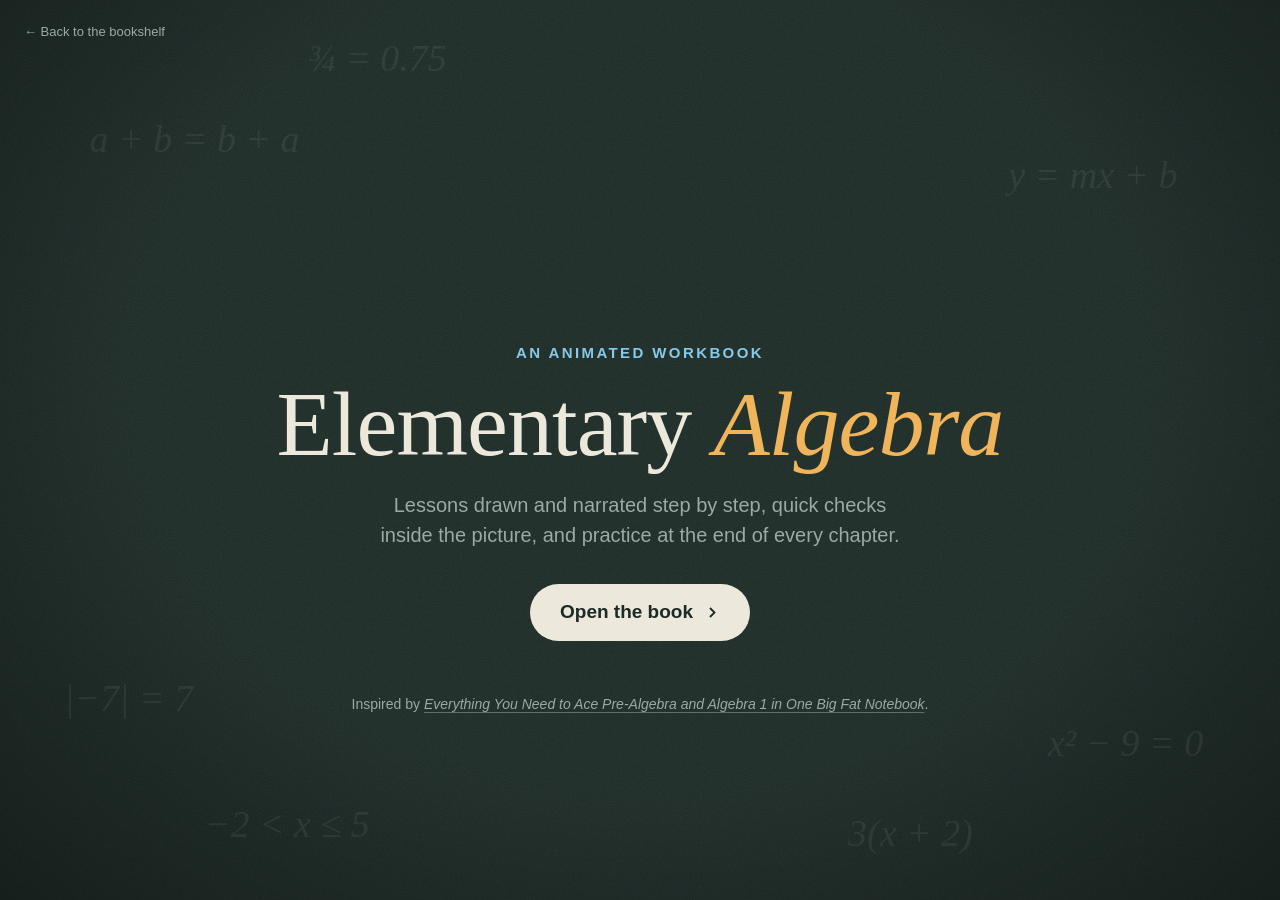
==== site/elementary-algebra/index.html @ efc823de "feat(site): physics sample chapter 19, shelf counts, no header flicker in Firefox - Chapter 19, The " ====
<!doctype html>
<html lang="en">
<head>
<meta charset="utf-8">
<meta name="viewport" content="width=device-width, initial-scale=1">
<script>
// Observe aborted incoming transitions before the first rendering opportunity.
addEventListener('pagereveal', e => e.viewTransition?.ready.catch(() => {}));
</script>
<title>Elementary Algebra — Papermorph</title>
<meta name="description" content="Animated pre-algebra and algebra, with narrated lessons, interactive quick checks, and chapter practice.">
<link rel="icon" href="data:image/svg+xml,%3Csvg xmlns='http://www.w3.org/2000/svg' viewBox='0 0 64 64'%3E%3Crect width='64' height='64' rx='14' fill='%231d2b27'/%3E%3Ctext x='32' y='45' text-anchor='middle' font-size='48' fill='%23f0b45a'%3E∞%3C/text%3E%3C/svg%3E">
<script src="lib/unit-art.js"></script>
<link rel="expect" href="#ch01" blocking="render">
<style>
:root {
  --page: #0f1613; --board: #1d2b27; --panel: #22322d; --edge: #3a5047;
  --chalk: #ece8dc; --dim: #9aaba3; --faint: #5d7068; --task: #f0b45a; --quiz: #86c9e8; --good: #8fd6b0;
  --ui: "Avenir Next", "Segoe UI", "Helvetica Neue", Arial, sans-serif;
  --book: "Iowan Old Style", Palatino, Georgia, serif;
  --ease: cubic-bezier(.2, .8, .2, 1);
  color-scheme: dark;
}
* { box-sizing: border-box; }
html { scroll-padding-top: 90px; }
body { margin: 0; min-height: 100svh; background: var(--board); color: var(--chalk); font: 18px/1.5 var(--ui); }
/* Chalkboard: the same grain and vignette as the lesson stage. */
body::before { content: ""; position: fixed; inset: 0; z-index: -1; pointer-events: none;
  background: radial-gradient(ellipse at 50% 42%, transparent 55%, rgba(0, 0, 0, .38)),
    url("data:image/svg+xml,%3Csvg xmlns='http://www.w3.org/2000/svg' width='240' height='240'%3E%3Cfilter id='g'%3E%3CfeTurbulence type='fractalNoise' baseFrequency='.85' numOctaves='2' seed='7'/%3E%3CfeColorMatrix values='0 0 0 0 .92 0 0 0 0 .95 0 0 0 0 .9 0 0 0 .07 0'/%3E%3C/filter%3E%3Crect width='240' height='240' filter='url(%23g)'/%3E%3C/svg%3E"); }
a { color: inherit; }
a:focus-visible { outline: 3px solid var(--task); outline-offset: 3px; }
.kicker { margin: 0; font-size: 15px; font-weight: 600; letter-spacing: .16em; text-transform: uppercase; color: var(--quiz); }

/* ---------- cover ---------- */
#cover { position: relative; min-height: 100svh; display: flex; flex-direction: column; align-items: center; justify-content: center;
  padding: 48px 16px 64px; text-align: center; overflow: hidden; }
.open #cover, body:not(.open) #contents { display: none; }
#cover > * { animation: rise .8s var(--ease) backwards; }
#cover .mascot { animation: none; margin-bottom: 26px; view-transition-name: guide; }
#cover .kicker { animation-delay: .9s; }
#cover h1 { animation-delay: 1s; }
#cover .lede { animation-delay: 1.12s; }
#cover .acts { animation-delay: 1.24s; }
#cover .meta { animation-delay: 1.36s; }
h1 { margin: 14px 0 18px; font: 500 clamp(44px, 8.4vw, 92px)/1.02 var(--book); letter-spacing: -.01em; view-transition-name: book; }
h1 i { color: var(--task); font-style: italic; }
.lede { max-width: 34em; margin: 0 0 34px; color: var(--dim); font-size: clamp(17px, 2.2vw, 20px); text-wrap: balance; }
.acts { display: flex; flex-wrap: wrap; gap: 12px; justify-content: center; }
.btn { display: inline-flex; align-items: center; gap: 12px; padding: 14px 30px; border-radius: 999px; font-weight: 600; font-size: 19px; text-decoration: none;
  transition: transform .25s var(--ease), background-color .25s, border-color .25s; }
.btn[hidden] { display: none; }
.btn:hover { transform: translateY(-2px); }
.btn.go { background: var(--chalk); color: var(--board); }
.btn.quiet { border: 1.5px solid var(--edge); color: var(--chalk); }
.btn.quiet:hover { border-color: var(--dim); }
.btn svg { width: 15px; height: 15px; fill: currentColor; }
.meta { margin: 30px 0 0; color: var(--faint); font-size: 15px; letter-spacing: .04em; }
.inspiration { max-width: 48em; margin: 22px 0 0; color: var(--dim); font-size: 14px; line-height: 1.6; text-wrap: balance; }
.inspiration a { text-decoration-color: var(--faint); text-underline-offset: 3px; }
.inspiration a:hover { color: var(--chalk); text-decoration-color: currentColor; }
/* Faint chalk notes around the edges of the board. */
.chalk { position: absolute; inset: 0; z-index: -1; pointer-events: none; animation: none !important; }
.chalk span { position: absolute; font: italic 400 clamp(22px, 3vw, 38px) var(--book); color: var(--chalk); opacity: 0; white-space: nowrap;
  animation: chalk 1.6s ease-out forwards, drift 14s ease-in-out infinite alternate; animation-delay: calc(var(--d) * 1s), calc(var(--d) * 1s); }
@keyframes chalk { to { opacity: .075; } }
@keyframes drift { to { translate: 0 -10px; } }
@keyframes rise { from { opacity: 0; transform: translateY(16px); } }

/* ---------- the guide: an infinity sign whose loops are its eyes ---------- */
.mascot { display: block; overflow: visible; }
.mascot .mbody { transform-box: view-box; transform-origin: 60px 46px; animation: bob 3.4s ease-in-out infinite; }
.mascot .pupil { transform-box: fill-box; transform-origin: center; animation: blink 5s infinite; }
.mascot .joy { display: none; }
#cover:has(.go:hover, .go:focus-visible) .pupil { display: none; }
#cover:has(.go:hover, .go:focus-visible) .joy { display: inline; }
.draw .loop { stroke-dasharray: 1 1; animation: draw 1.3s cubic-bezier(.6, 0, .3, 1) .15s backwards; }
.draw .face { animation: pop .45s var(--ease) 1.25s backwards; }
@keyframes draw { from { stroke-dashoffset: 1; } }
@keyframes pop { from { opacity: 0; transform: scale(.6); } }
.draw .face { transform-box: view-box; transform-origin: 60px 44px; }
@keyframes bob { 50% { transform: translateY(-3px) rotate(-2deg); } }
@keyframes blink { 0%, 93%, 100% { transform: scaleY(1); } 96% { transform: scaleY(.1); } }

/* ---------- contents ---------- */
.top { position: sticky; top: 0; z-index: 2; display: flex; align-items: center; gap: 14px; padding: 12px max(16px, calc(50% - 590px));
  background: rgba(22, 33, 29, .86); backdrop-filter: blur(10px); -webkit-backdrop-filter: blur(10px); border-bottom: 1px solid #2a3b35; }
.home { display: flex; align-items: center; gap: 12px; text-decoration: none; border-radius: 10px; }
.home .mascot { view-transition-name: guide; }
.home strong { font: 500 22px/1.1 var(--book); view-transition-name: book; }
.home strong i { color: var(--task); }
.prog { margin-left: auto; color: var(--dim); font-size: 15px; white-space: nowrap; }
.prog b { color: var(--good); font-weight: 600; }
main#contents { padding-bottom: 80px; }
.unit { position: relative; max-width: 1212px; margin: 0 auto; padding: 28px 16px 0; }
.unit h2 { position: relative; display: flex; align-items: baseline; gap: 14px; min-height: 168px; margin: 0 0 16px; padding-top: 130px; font: 500 28px/1.2 var(--book); }
.unit .grid { position: relative; }
/* Each unit header is a strip of chalkboard with a sketch of its mathematics, drawn in the unit colour. */
.unit::before { content: ""; position: absolute; inset: 0 16px auto; height: 208px; border-radius: 22px; pointer-events: none;
  background: radial-gradient(ellipse 46% 90% at 74% 55%, color-mix(in srgb, var(--c) 11%, transparent), transparent 70%); }
.unit-art { position: absolute; top: 20px; right: 28px; width: min(580px, 56%); height: auto; overflow: visible; pointer-events: none;
  color: var(--c); fill: none; stroke: currentColor; stroke-width: 2.6; stroke-linecap: round; stroke-linejoin: round; opacity: .78; }
.unit-art text { fill: currentColor; stroke: none; font-family: var(--book); font-style: italic; }
.unit-art .a { color: var(--chalk); opacity: .55; }
.unit-art .faint { opacity: .22; }
.unit-art .d { stroke-dasharray: 1 1; stroke-dashoffset: 1; }
.unit-art .t { opacity: 0; }
.seen .unit-art .d { animation: art-draw 1.1s cubic-bezier(.5, 0, .3, 1) forwards; animation-delay: calc(var(--k) * 55ms + 120ms); }
.seen .unit-art .t { animation: art-fade .6s ease-out forwards; animation-delay: calc(var(--k) * 55ms + 300ms); }
.seen .unit-art .a.t { animation-name: art-fade-a; }
@keyframes art-draw { to { stroke-dashoffset: 0; } }
@keyframes art-fade { to { opacity: 1; } }
@keyframes art-fade-a { to { opacity: .55; } }
/* After the drawing, each sketch keeps one small motion that belongs to its topic. */
.unit-art g { transform-box: fill-box; }
.seen .unit-art .swap-a { animation: swap-a 6s var(--ease) 2.4s infinite; }
.seen .unit-art .swap-b { animation: swap-b 6s var(--ease) 2.4s infinite; }
@keyframes swap-a { 0%, 30%, 100% { transform: none; } 45%, 80% { transform: translate(80px, 0); } 37% { transform: translate(40px, -30px); } 88% { transform: translate(40px, 30px); } }
@keyframes swap-b { 0%, 30%, 100% { transform: none; } 45%, 80% { transform: translate(-80px, 0); } 37% { transform: translate(-40px, 30px); } 88% { transform: translate(-40px, -30px); } }
.seen .unit-art .step { animation: art-fade .6s ease-out forwards, step 4s ease-in-out infinite; animation-delay: calc(var(--k) * 55ms + 300ms), calc(var(--k) * 300ms + 2s); }
@keyframes step { 0%, 20%, 100% { fill-opacity: 1; } 10% { fill-opacity: .3; } }
.unit-art .hop, .unit-art .ride { offset-rotate: 0deg; }
.seen .unit-art .hop { animation: art-fade .4s ease-out 2s forwards, along 3.4s linear 2s infinite; }
.seen .unit-art .ride { animation: art-fade .4s ease-out 2s forwards, along 4s ease-in-out 2s infinite alternate; }
@keyframes along { from { offset-distance: 0%; } to { offset-distance: 100%; } }
.unit-art .pie { stroke: currentColor; stroke-linecap: butt; stroke-dasharray: 0 100; }
.seen .unit-art .pie { animation: art-fade .4s ease-out 1.6s forwards, pie 5s var(--ease) 1.6s infinite; }
@keyframes pie { 0% { stroke-dasharray: 0 100; } 35%, 85% { stroke-dasharray: 25 100; } 100% { stroke-dasharray: 0 100; } }
.seen .unit-art .tilt { transform-box: view-box; transform-origin: 300px 72px; animation: tilt 4.8s ease-in-out 2s infinite; }
@keyframes tilt { 0%, 100% { transform: rotate(0); } 30% { transform: rotate(-4deg); } 60% { transform: rotate(2deg); } }
.seen .unit-art .spin { transform-box: view-box; transform-origin: 320px 95px; animation: spin 5s cubic-bezier(.2, .7, .2, 1) 2s infinite; }
@keyframes spin { from { transform: rotate(0); } 70%, to { transform: rotate(1530deg); } }
.seen .unit-art .feed-in { animation: feed-in 4s ease-in-out 2s infinite; }
.seen .unit-art .feed-out { opacity: 0; animation: feed-out 4s ease-in-out 2s infinite; }
@keyframes feed-in { 0% { transform: none; opacity: 1; } 40% { transform: translate(100px, 0); opacity: 0; } 41%, 100% { transform: none; opacity: 0; } 95% { opacity: 1; } }
@keyframes feed-out { 0%, 45% { transform: translate(-40px, 0); opacity: 0; } 70%, 90% { transform: none; opacity: 1; } 100% { opacity: 0; } }
.unit-art .cell { opacity: .25; }
.seen .unit-art .cell { animation: cell 5s ease-in-out infinite; animation-delay: calc(var(--j) * .5s + 2s); }
@keyframes cell { 0%, 100% { opacity: .25; } 15%, 60% { opacity: 1; } }
.unit-art .cut, .unit-art .shade { opacity: 0; }
.seen .unit-art .cut { animation: cut 4s ease-in-out 2s infinite; }
@keyframes cut { 0%, 100% { opacity: 0; } 30%, 70% { opacity: .5; } }
.seen .unit-art .shade { animation: shade 1s ease-out 1.6s forwards; }
@keyframes shade { to { opacity: .14; } }
.seen .unit-art .diag { animation: art-draw 1.1s cubic-bezier(.5, 0, .3, 1) forwards, redraw 4s ease-in-out 2.5s infinite; }
@keyframes redraw { 0%, 15% { stroke-dashoffset: 1; } 50%, 100% { stroke-dashoffset: 0; } }
.seen .unit-art .root { animation: art-fade .4s ease-out 1.8s forwards, root 2.4s ease-in-out 2.2s infinite; }
@keyframes root { 0%, 100% { r: 7px; } 50% { r: 11px; } }
.seen .unit-art .breathe { transform-box: view-box; transform-origin: 380px 140px; animation: breathe 4s ease-in-out 2s infinite alternate; }
@keyframes breathe { from { transform: scaleY(1); } to { transform: scaleY(.35); } }
.unit h2 span { font: 600 14px var(--ui); letter-spacing: .14em; text-transform: uppercase; color: var(--c); white-space: nowrap; }
.grid { display: grid; grid-template-columns: repeat(auto-fill, minmax(min(100%, 290px), 1fr)); gap: 12px; }
.ch { display: grid; grid-template-columns: auto minmax(0, 1fr); grid-template-rows: 1fr auto; column-gap: 16px; row-gap: 8px; min-height: 112px;
  padding: 16px 18px 14px 16px; border-radius: 16px; background: var(--panel); border: 1.5px solid var(--edge); border-left: 6px solid var(--c);
  text-decoration: none; transition: transform .3s var(--ease), border-color .3s, box-shadow .3s; }
.ch:hover { transform: translateY(-3px); border-color: var(--c); box-shadow: 0 14px 34px rgba(0, 0, 0, .3); }
.ch b { grid-row: span 2; min-width: 1.15em; font: 500 42px/1 var(--book); color: var(--c); font-variant-numeric: lining-nums tabular-nums; }
.ch span { font-size: 18px; line-height: 1.3; }
.ch small { color: var(--dim); font-size: 14px; }
.ch.done small::before { content: "✓ Finished · "; color: var(--good); font-weight: 600; }
.ch.last small::after { content: " · Last opened"; color: var(--quiz); }
.ch.here:focus-visible { outline-color: var(--c); }
.ch.here { animation: here 1.8s ease-out .3s; }
@keyframes here { 0% { box-shadow: 0 0 0 0 var(--c); } 25% { box-shadow: 0 0 0 5px var(--c); } 100% { box-shadow: 0 0 0 14px transparent; } }
.stagger .top { animation: rise .6s var(--ease) backwards; }
.stagger .unit h2, .stagger .ch { animation: rise .6s var(--ease) backwards; animation-delay: calc(min(var(--i), 14) * 32ms + 80ms); }

.back-shelf { color: var(--dim); font: 13px var(--ui); text-decoration: none; white-space: nowrap; }
.back-shelf:hover { color: var(--chalk); }
.cover-back { position: absolute; top: 24px; left: 24px; }
.contents-back { margin-left: 16px; }

/* ---------- page-to-page motion ---------- */
@view-transition { navigation: auto; }
/* Firefox flickers through view transitions (the header blinks for several frames): it switches without one, and the
   contents still rise in. -moz-orient exists only in Firefox. */
@supports (-moz-orient: inline) { @view-transition { navigation: none; } }
::view-transition-group(*) { animation-duration: .5s; animation-timing-function: var(--ease); }
::view-transition-old(lesson), ::view-transition-new(lesson) { height: 100%; object-fit: cover; }
::view-transition-old(lesson) { animation-duration: .18s; }
@media (max-width: 560px) {
  .home strong { font-size: 18px; }
  .unit-art { width: calc(100% - 32px); right: 16px; opacity: .32; }
  .unit h2 { min-height: 0; padding-top: 104px; }
  .ch { min-height: 0; }
  .chalk span:not(:nth-child(3), :nth-child(4), :nth-child(7)) { display: none; }
}
@media (prefers-reduced-motion: reduce) {
  *, *::before, ::view-transition-group(*), ::view-transition-old(*), ::view-transition-new(*) { animation: none !important; transition: none !important; }
  .unit-art .d { stroke-dashoffset: 0; }
  .unit-art .t, .unit-art .cell { opacity: 1; }
  .unit-art .a.t { opacity: .55; }
  .unit-art .shade { opacity: .14; }
  .unit-art .pie { stroke-dasharray: 25 100; }
  .chalk span { opacity: .075; }
}
</style>
</head>
<body>
<section id="cover">
  <div class="chalk" aria-hidden="true">
    <span style="left:7%;top:13%;--d:1.6">a + b = b + a</span>
    <span style="right:8%;top:17%;--d:1.9">y = mx + b</span>
    <span style="left:5%;bottom:20%;--d:2.2">|−7| = 7</span>
    <span style="right:6%;bottom:15%;--d:2.5">x² − 9 = 0</span>
    <span style="left:24%;top:4%;--d:2.8">¾ = 0.75</span>
    <span style="right:24%;bottom:5%;--d:3.1">3(x + 2)</span>
    <span style="left:16%;bottom:6%;--d:3.4">−2 &lt; x ≤ 5</span>
  </div>
  <svg class="mascot draw" id="guide" width="210" height="147"></svg>
  <p class="kicker">An animated workbook</p>
  <h1>Elementary <i>Algebra</i></h1>
  <p class="lede">Lessons drawn and narrated step by step, quick checks inside the picture, and practice at the end of every chapter.</p>
  <div class="acts">
    <a class="btn go" href="#contents">Open the book<svg viewBox="0 0 16 16"><path d="M6 2.5 11.5 8 6 13.5 4.6 12.1 8.7 8 4.6 3.9z"/></svg></a>
    <a class="btn quiet" id="resume" hidden></a>
  </div>
  <p class="meta" id="meta"></p>
  <p class="inspiration">Inspired by <a href="https://www.hachettebookgroup.com/titles/workman-publishing/everything-you-need-to-ace-pre-algebra-and-algebra-1-in-one-big-fat-notebook/9781523504381/?lens=workman-publishing-company" target="_blank" rel="noopener noreferrer"><i>Everything You Need to Ace Pre-Algebra and Algebra 1 in One Big Fat Notebook</i></a>.</p>
  <a class="back-shelf cover-back" href="../">← Back to the bookshelf</a>
</section>

<main id="contents">
  <header class="top">
    <a class="home" href="#book" aria-label="Back to the cover"><svg class="mascot" id="guideSmall" width="52" height="36"></svg><strong>Elementary <i>Algebra</i></strong></a>
    <span class="prog" id="prog"></span>
    <a class="back-shelf contents-back" href="../">← Bookshelf</a>
  </header>
  <div id="units"></div>
</main>

<script>
'use strict';
// Chapters are numbered in order through the units. Add a chapter here when its lesson is ready.
const UNITS = [
  ['Arithmetic properties', [['Types of numbers', 8], ['Algebraic properties', 9], ['Order of operations', 7]]],
  ['The number system', [['Adding positive and negative numbers', 7], ['Subtracting positive and negative numbers', 6],
    ['Multiplying and dividing positive and negative numbers', 6], ['Multiplying and dividing fractions', 7], ['Adding and subtracting fractions', 7],
    ['Adding and subtracting decimals', 7], ['Multiplying and dividing decimals', 7]]],
  ['Ratios, proportions, and percents', [['Ratio', 6], ['Unit rate', 5], ['Proportion', 6], ['Percent', 7], ['Percent applications', 7],
    ['Simple interest', 6], ['Percent rate of change', 5], ['Tables and ratios', 5]]],
  ['Exponents and algebraic expressions', [['Exponents', 6], ['Scientific notation', 6], ['Expressions', 6], ['Evaluating algebraic expressions', 6],
    ['Combining like terms', 6]]],
  ['Linear equations and inequalities', [['Introduction to equations', 6], ['Solving one-variable equations', 7], ['Solving one-variable inequalities', 7],
    ['Solving compound inequalities', 7], ['Rewriting formulas', 5], ['Solving systems by substitution', 7], ['Solving systems by elimination', 6]]],
  ['Graphing linear equations and inequalities', [['Points and lines', 5], ['Graphing a line from a table', 5], ['Slope', 5], ['Slope-intercept form', 6],
    ['Point-slope form', 7], ['Solving systems by graphing', 6], ['Graphing linear inequalities', 6], ['Systems of inequalities by graphing', 6]]],
  ['Statistics and probability', [['Introduction to statistics', 6], ['Measures of center and variation', 8], ['Displaying data', 10], ['Probability', 10], ['Compound events', 8], ['Permutations and combinations', 9]]],
  ['Functions', [['Relations and functions', 8], ['Function notation', 8], ['Application of functions', 9]]],
  ['Polynomial operations', [['Adding and subtracting polynomials', 9], ['Multiplying and dividing powers', 8], ['Multiplying and dividing monomials', 9], ['Multiplying and dividing polynomials', 10]]],
  ['Factoring polynomials', [['Factoring with the GCF', 10], ['Factoring by grouping', 8], ['Factoring trinomials when a = 1', 9], ['Factoring trinomials when a ≠ 1', 9], ['Special factoring patterns', 10]]],
  ['Radicals', [['Square roots and cube roots', 9], ['Simplifying radicals', 9], ['Adding and subtracting radicals', 8], ['Multiplying and dividing radicals', 9]]],
  ['Quadratic equations', [['Introduction to quadratic equations', 9], ['Solving by factoring', 10], ['Solving by taking square roots', 9], ['Completing the square', 10], ['The quadratic formula', 10], ['The discriminant', 8]]],
  ['Quadratic functions', [['Graphing quadratic functions', 11], ['Solving by graphing', 9]]],
];
const HUES = ['#f4a48c', '#86c9e8', '#f3c95c', '#e8a0c8', '#8fd6b0', '#bba8ee', '#f0b45a'];
const id = n => 'ch' + String(n).padStart(2, '0');
let P = {};
try {
  const saved = JSON.parse(localStorage.getItem('progress') || '{}');
  if (saved && typeof saved === 'object' && !Array.isArray(saved)) P = saved;
} catch {}
const done = new Set(Array.isArray(P.done) ? P.done.filter(n => Number.isInteger(n) && n > 0) : []);

// Contents.
let n = 0, total = 0, i = 0;   // i staggers the entrance, in reading order
const esc = s => s.replace(/&/g, '&amp;').replace(/</g, '&lt;');
document.getElementById('units').innerHTML = UNITS.map(([name, chs], u) => {
  return `<section class="unit" style="--c:${HUES[u % HUES.length]};--i:${i++}"><svg class="unit-art" viewBox="0 0 600 180" aria-hidden="true">${UNIT_ART[u] || ''}</svg><h2><span>Unit ${u + 1}</span>${esc(name)}</h2><div class="grid">` +
    chs.map(([t, min]) => { n++;
      const cls = 'ch' + (done.has(n) ? ' done' : '') + (P.last === n ? ' last' : '');
      return `<a class="${cls}" id="${id(n)}" href="${id(n)}/" style="--i:${i++}"><b>${n}</b><span>${esc(t)}</span><small>${min} min</small></a>`;
    }).join('') + '</div></section>';
}).join('');
total = n;
// A unit's sketch draws itself the first time the unit scrolls into view.
const seen = new IntersectionObserver(es => es.forEach(e => { if (e.isIntersecting) { e.target.classList.add('seen'); seen.unobserve(e.target); } }), { threshold: .25 });
document.querySelectorAll('.unit').forEach(u => seen.observe(u));
const finished = [...done].filter(k => k <= total).length;
document.getElementById('prog').innerHTML = finished ? `<b>${finished}</b> of ${total} finished` : `${total} chapters`;
document.getElementById('meta').textContent = `${total} chapters · ${UNITS.length} units · with sound`;
const last = Number.isInteger(P.last) && document.getElementById(id(P.last));
if (last) {
  const r = document.getElementById('resume');
  r.hidden = false;
  r.href = last.getAttribute('href');
  r.textContent = `Continue · Chapter ${P.last}`;
}

// The guide, drawn the same way as in the lessons.
function lemniscate(cx, cy, a, k) {
  let d = '';
  for (let i = 0; i <= 96; i++) {
    const t = i / 96 * 2 * Math.PI, sn = Math.sin(t), q = 1 + sn * sn;
    d += (i ? 'L' : 'M') + (cx + a * Math.cos(t) / q).toFixed(1) + ' ' + (cy + k * a * sn * Math.cos(t) / q).toFixed(1);
  }
  return d + 'Z';
}
for (const svg of document.querySelectorAll('svg.mascot')) {
  svg.setAttribute('viewBox', '0 0 120 84');
  svg.setAttribute('aria-hidden', 'true');
  const ln = 'fill="none" stroke="#ece8dc" stroke-linecap="round" stroke-linejoin="round"';
  svg.innerHTML = `<g class="mbody"><path class="loop" pathLength="1" d="${lemniscate(60, 40, 52, 1.5)}" ${ln} stroke-width="6"/><g class="face">` +
    [33, 87].map(x => `<circle class="pupil" cx="${x}" cy="40" r="6.5" fill="#ece8dc"/><path class="joy" d="M${x - 7} 43Q${x} 32 ${x + 7} 43" ${ln} stroke-width="4"/>`).join('') +
    `<path d="M55 62Q60 67 65 62" ${ln} stroke-width="3.5"/></g></g>`;
}

// The cover and the contents share this page: no hash or #book shows the cover, #contents or #chNN the contents.
// Lessons link back with #chNN, so the reader lands on the chapter they just left.
const reduced = matchMedia('(prefers-reduced-motion: reduce)').matches;
function show(animate) {
  const open = location.hash.length > 1 && location.hash !== '#book';
  const apply = () => {
    document.body.classList.toggle('open', open);
    document.body.classList.toggle('stagger', animate && open);
    const here = open ? document.getElementById(location.hash.slice(1)) : null;
    document.querySelectorAll('.here').forEach(e => e.classList.remove('here'));
    if (here?.classList.contains('ch')) { here.scrollIntoView({ block: 'center' }); here.classList.add('here'); }
    else scrollTo(0, 0);
    if (animate) {
      const heading = document.querySelector(open ? '#contents .home' : '#cover h1');
      heading?.setAttribute('tabindex', '-1');
      heading?.focus({ preventScroll: true });
    }
  };
  if (animate && document.startViewTransition && !reduced && !CSS.supports('-moz-orient', 'inline')) {
    const transition = document.startViewTransition(apply);
    // Navigation can interrupt either promise; the new view is already applied.
    transition.ready.catch(() => {});
    transition.finished.catch(() => {});
  } else apply();
}
addEventListener('hashchange', () => show(true));
show(false);

// Between pages, the chosen card grows into the lesson frame and the frame shrinks back into its card.
let named = null;
const name = el => {
  if (named) named.style.viewTransitionName = '';
  named = el;
  if (el) el.style.viewTransitionName = 'lesson';
};
document.addEventListener('click', e => { const a = e.target.closest('a[href^="ch"]'); if (a) name(a); });
addEventListener('pagereveal', e => {
  const target = (location.hash.length > 1 && document.getElementById(location.hash.slice(1))?.closest('.ch')) || (named?.offsetParent && named);
  name(e.viewTransition && target ? target : null);
  e.viewTransition?.finished.then(() => name(null), () => name(null));
});
</script>
</body>
</html>
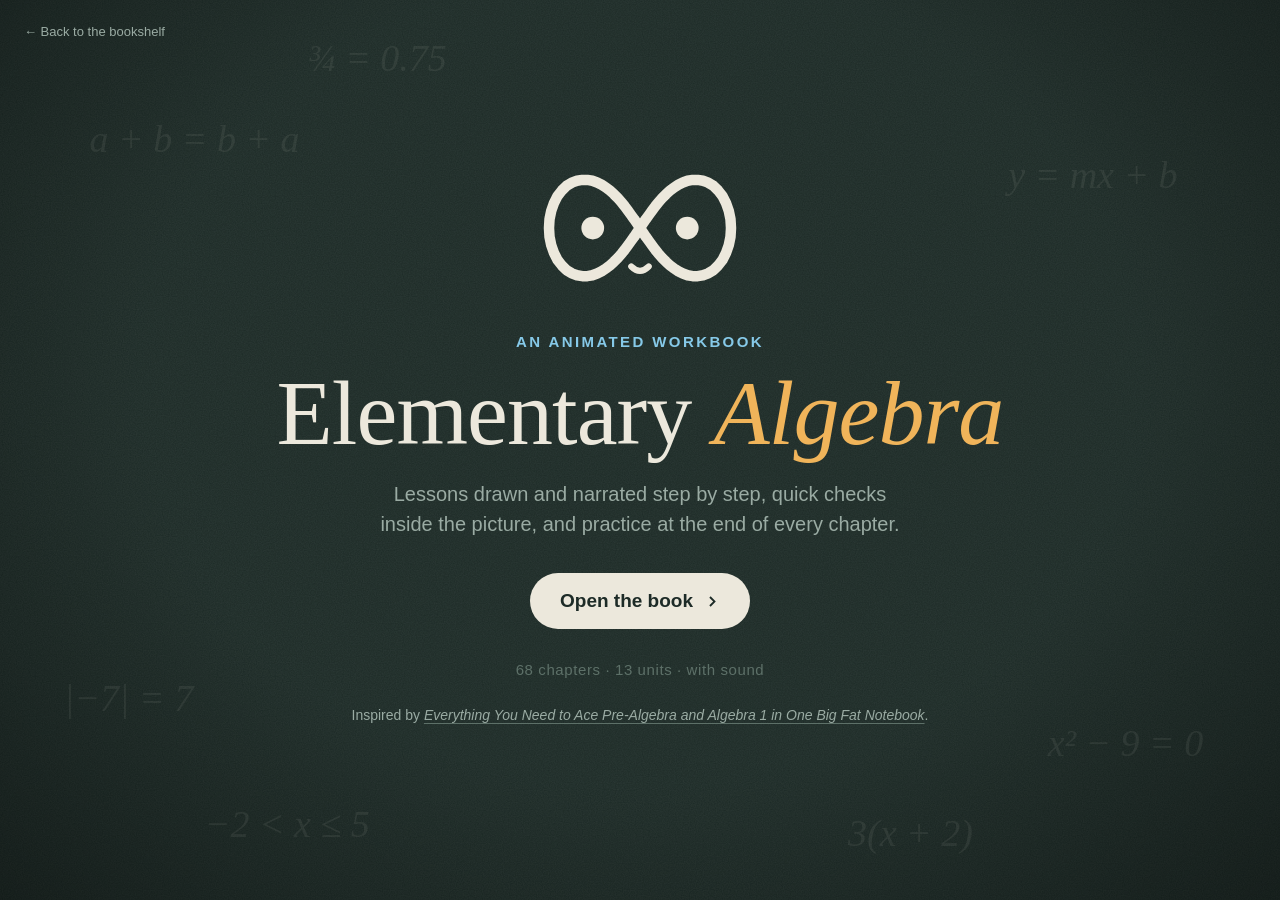
==== commit aa532a40: "fix(site): wrap long unit titles and share unit headers via engine (#7) - Drop the "Sample chapter, " ====
--- a/site/elementary-algebra/index.html
+++ b/site/elementary-algebra/index.html
@@ -10,6 +10,8 @@
 <title>Elementary Algebra — Papermorph</title>
 <meta name="description" content="Animated pre-algebra and algebra, with narrated lessons, interactive quick checks, and chapter practice.">
 <link rel="icon" href="data:image/svg+xml,%3Csvg xmlns='http://www.w3.org/2000/svg' viewBox='0 0 64 64'%3E%3Crect width='64' height='64' rx='14' fill='%231d2b27'/%3E%3Ctext x='32' y='45' text-anchor='middle' font-size='48' fill='%23f0b45a'%3E∞%3C/text%3E%3C/svg%3E">
+<link rel="stylesheet" href="lib/units.css">
+<script src="lib/units.js"></script>
 <script src="lib/unit-art.js"></script>
 <link rel="expect" href="#ch01" blocking="render">
 <style>
@@ -92,63 +94,6 @@
 .prog { margin-left: auto; color: var(--dim); font-size: 15px; white-space: nowrap; }
 .prog b { color: var(--good); font-weight: 600; }
 main#contents { padding-bottom: 80px; }
-.unit { position: relative; max-width: 1212px; margin: 0 auto; padding: 28px 16px 0; }
-.unit h2 { position: relative; display: flex; align-items: baseline; gap: 14px; min-height: 168px; margin: 0 0 16px; padding-top: 130px; font: 500 28px/1.2 var(--book); }
-.unit .grid { position: relative; }
-/* Each unit header is a strip of chalkboard with a sketch of its mathematics, drawn in the unit colour. */
-.unit::before { content: ""; position: absolute; inset: 0 16px auto; height: 208px; border-radius: 22px; pointer-events: none;
-  background: radial-gradient(ellipse 46% 90% at 74% 55%, color-mix(in srgb, var(--c) 11%, transparent), transparent 70%); }
-.unit-art { position: absolute; top: 20px; right: 28px; width: min(580px, 56%); height: auto; overflow: visible; pointer-events: none;
-  color: var(--c); fill: none; stroke: currentColor; stroke-width: 2.6; stroke-linecap: round; stroke-linejoin: round; opacity: .78; }
-.unit-art text { fill: currentColor; stroke: none; font-family: var(--book); font-style: italic; }
-.unit-art .a { color: var(--chalk); opacity: .55; }
-.unit-art .faint { opacity: .22; }
-.unit-art .d { stroke-dasharray: 1 1; stroke-dashoffset: 1; }
-.unit-art .t { opacity: 0; }
-.seen .unit-art .d { animation: art-draw 1.1s cubic-bezier(.5, 0, .3, 1) forwards; animation-delay: calc(var(--k) * 55ms + 120ms); }
-.seen .unit-art .t { animation: art-fade .6s ease-out forwards; animation-delay: calc(var(--k) * 55ms + 300ms); }
-.seen .unit-art .a.t { animation-name: art-fade-a; }
-@keyframes art-draw { to { stroke-dashoffset: 0; } }
-@keyframes art-fade { to { opacity: 1; } }
-@keyframes art-fade-a { to { opacity: .55; } }
-/* After the drawing, each sketch keeps one small motion that belongs to its topic. */
-.unit-art g { transform-box: fill-box; }
-.seen .unit-art .swap-a { animation: swap-a 6s var(--ease) 2.4s infinite; }
-.seen .unit-art .swap-b { animation: swap-b 6s var(--ease) 2.4s infinite; }
-@keyframes swap-a { 0%, 30%, 100% { transform: none; } 45%, 80% { transform: translate(80px, 0); } 37% { transform: translate(40px, -30px); } 88% { transform: translate(40px, 30px); } }
-@keyframes swap-b { 0%, 30%, 100% { transform: none; } 45%, 80% { transform: translate(-80px, 0); } 37% { transform: translate(-40px, 30px); } 88% { transform: translate(-40px, -30px); } }
-.seen .unit-art .step { animation: art-fade .6s ease-out forwards, step 4s ease-in-out infinite; animation-delay: calc(var(--k) * 55ms + 300ms), calc(var(--k) * 300ms + 2s); }
-@keyframes step { 0%, 20%, 100% { fill-opacity: 1; } 10% { fill-opacity: .3; } }
-.unit-art .hop, .unit-art .ride { offset-rotate: 0deg; }
-.seen .unit-art .hop { animation: art-fade .4s ease-out 2s forwards, along 3.4s linear 2s infinite; }
-.seen .unit-art .ride { animation: art-fade .4s ease-out 2s forwards, along 4s ease-in-out 2s infinite alternate; }
-@keyframes along { from { offset-distance: 0%; } to { offset-distance: 100%; } }
-.unit-art .pie { stroke: currentColor; stroke-linecap: butt; stroke-dasharray: 0 100; }
-.seen .unit-art .pie { animation: art-fade .4s ease-out 1.6s forwards, pie 5s var(--ease) 1.6s infinite; }
-@keyframes pie { 0% { stroke-dasharray: 0 100; } 35%, 85% { stroke-dasharray: 25 100; } 100% { stroke-dasharray: 0 100; } }
-.seen .unit-art .tilt { transform-box: view-box; transform-origin: 300px 72px; animation: tilt 4.8s ease-in-out 2s infinite; }
-@keyframes tilt { 0%, 100% { transform: rotate(0); } 30% { transform: rotate(-4deg); } 60% { transform: rotate(2deg); } }
-.seen .unit-art .spin { transform-box: view-box; transform-origin: 320px 95px; animation: spin 5s cubic-bezier(.2, .7, .2, 1) 2s infinite; }
-@keyframes spin { from { transform: rotate(0); } 70%, to { transform: rotate(1530deg); } }
-.seen .unit-art .feed-in { animation: feed-in 4s ease-in-out 2s infinite; }
-.seen .unit-art .feed-out { opacity: 0; animation: feed-out 4s ease-in-out 2s infinite; }
-@keyframes feed-in { 0% { transform: none; opacity: 1; } 40% { transform: translate(100px, 0); opacity: 0; } 41%, 100% { transform: none; opacity: 0; } 95% { opacity: 1; } }
-@keyframes feed-out { 0%, 45% { transform: translate(-40px, 0); opacity: 0; } 70%, 90% { transform: none; opacity: 1; } 100% { opacity: 0; } }
-.unit-art .cell { opacity: .25; }
-.seen .unit-art .cell { animation: cell 5s ease-in-out infinite; animation-delay: calc(var(--j) * .5s + 2s); }
-@keyframes cell { 0%, 100% { opacity: .25; } 15%, 60% { opacity: 1; } }
-.unit-art .cut, .unit-art .shade { opacity: 0; }
-.seen .unit-art .cut { animation: cut 4s ease-in-out 2s infinite; }
-@keyframes cut { 0%, 100% { opacity: 0; } 30%, 70% { opacity: .5; } }
-.seen .unit-art .shade { animation: shade 1s ease-out 1.6s forwards; }
-@keyframes shade { to { opacity: .14; } }
-.seen .unit-art .diag { animation: art-draw 1.1s cubic-bezier(.5, 0, .3, 1) forwards, redraw 4s ease-in-out 2.5s infinite; }
-@keyframes redraw { 0%, 15% { stroke-dashoffset: 1; } 50%, 100% { stroke-dashoffset: 0; } }
-.seen .unit-art .root { animation: art-fade .4s ease-out 1.8s forwards, root 2.4s ease-in-out 2.2s infinite; }
-@keyframes root { 0%, 100% { r: 7px; } 50% { r: 11px; } }
-.seen .unit-art .breathe { transform-box: view-box; transform-origin: 380px 140px; animation: breathe 4s ease-in-out 2s infinite alternate; }
-@keyframes breathe { from { transform: scaleY(1); } to { transform: scaleY(.35); } }
-.unit h2 span { font: 600 14px var(--ui); letter-spacing: .14em; text-transform: uppercase; color: var(--c); white-space: nowrap; }
 .grid { display: grid; grid-template-columns: repeat(auto-fill, minmax(min(100%, 290px), 1fr)); gap: 12px; }
 .ch { display: grid; grid-template-columns: auto minmax(0, 1fr); grid-template-rows: 1fr auto; column-gap: 16px; row-gap: 8px; min-height: 112px;
   padding: 16px 18px 14px 16px; border-radius: 16px; background: var(--panel); border: 1.5px solid var(--edge); border-left: 6px solid var(--c);
@@ -180,18 +125,11 @@
 ::view-transition-old(lesson) { animation-duration: .18s; }
 @media (max-width: 560px) {
   .home strong { font-size: 18px; }
-  .unit-art { width: calc(100% - 32px); right: 16px; opacity: .32; }
-  .unit h2 { min-height: 0; padding-top: 104px; }
   .ch { min-height: 0; }
   .chalk span:not(:nth-child(3), :nth-child(4), :nth-child(7)) { display: none; }
 }
 @media (prefers-reduced-motion: reduce) {
   *, *::before, ::view-transition-group(*), ::view-transition-old(*), ::view-transition-new(*) { animation: none !important; transition: none !important; }
-  .unit-art .d { stroke-dashoffset: 0; }
-  .unit-art .t, .unit-art .cell { opacity: 1; }
-  .unit-art .a.t { opacity: .55; }
-  .unit-art .shade { opacity: .14; }
-  .unit-art .pie { stroke-dasharray: 25 100; }
   .chalk span { opacity: .075; }
 }
 </style>
@@ -266,7 +204,7 @@
 let n = 0, total = 0, i = 0;   // i staggers the entrance, in reading order
 const esc = s => s.replace(/&/g, '&amp;').replace(/</g, '&lt;');
 document.getElementById('units').innerHTML = UNITS.map(([name, chs], u) => {
-  return `<section class="unit" style="--c:${HUES[u % HUES.length]};--i:${i++}"><svg class="unit-art" viewBox="0 0 600 180" aria-hidden="true">${UNIT_ART[u] || ''}</svg><h2><span>Unit ${u + 1}</span>${esc(name)}</h2><div class="grid">` +
+  return `<section class="unit" style="--c:${HUES[u % HUES.length]};--i:${i++}">${Units.header(u, `Unit ${u + 1}`, name)}<div class="grid">` +
     chs.map(([t, min]) => { n++;
       const cls = 'ch' + (done.has(n) ? ' done' : '') + (P.last === n ? ' last' : '');
       return `<a class="${cls}" id="${id(n)}" href="${id(n)}/" style="--i:${i++}"><b>${n}</b><span>${esc(t)}</span><small>${min} min</small></a>`;
@@ -274,8 +212,7 @@
 }).join('');
 total = n;
 // A unit's sketch draws itself the first time the unit scrolls into view.
-const seen = new IntersectionObserver(es => es.forEach(e => { if (e.isIntersecting) { e.target.classList.add('seen'); seen.unobserve(e.target); } }), { threshold: .25 });
-document.querySelectorAll('.unit').forEach(u => seen.observe(u));
+Units.watch();
 const finished = [...done].filter(k => k <= total).length;
 document.getElementById('prog').innerHTML = finished ? `<b>${finished}</b> of ${total} finished` : `${total} chapters`;
 document.getElementById('meta').textContent = `${total} chapters · ${UNITS.length} units · with sound`;
--- a/site/elementary-algebra/lib/units.css
+++ b/site/elementary-algebra/lib/units.css
@@ -0,0 +1,79 @@
+/* The unit headers of a book's contents page, the same in every book: a strip of chalkboard per unit, with the unit's
+   label and title and a sketch of its ideas (UNIT_ART, from the book's own unit-art.js) drawn in the unit colour --c.
+   Markup and the scroll observer are in units.js. Uses the contents page's --book, --ui, --chalk and --ease. */
+.unit { position: relative; max-width: 1212px; margin: 0 auto; padding: 28px 16px 0; }
+.unit h2 { position: relative; display: flex; flex-wrap: wrap; align-items: baseline; gap: 4px 14px; min-height: 168px; margin: 0 0 16px; padding-top: 130px; font: 500 28px/1.2 var(--book); }
+.unit .grid { position: relative; }
+.unit::before { content: ""; position: absolute; inset: 0 16px auto; height: 208px; border-radius: 22px; pointer-events: none;
+  background: radial-gradient(ellipse 46% 90% at 74% 55%, color-mix(in srgb, var(--c) 11%, transparent), transparent 70%); }
+.unit-art { position: absolute; top: 20px; right: 28px; width: min(580px, 56%); height: auto; overflow: visible; pointer-events: none;
+  color: var(--c); fill: none; stroke: currentColor; stroke-width: 2.6; stroke-linecap: round; stroke-linejoin: round; opacity: .78; }
+.unit-art text { fill: currentColor; stroke: none; font-family: var(--book); font-style: italic; }
+.unit-art .a { color: var(--chalk); opacity: .55; }
+.unit-art .faint { opacity: .22; }
+.unit-art .d { stroke-dasharray: 1 1; stroke-dashoffset: 1; }
+.unit-art .t { opacity: 0; }
+.seen .unit-art .d { animation: art-draw 1.1s cubic-bezier(.5, 0, .3, 1) forwards; animation-delay: calc(var(--k) * 55ms + 120ms); }
+.seen .unit-art .t { animation: art-fade .6s ease-out forwards; animation-delay: calc(var(--k) * 55ms + 300ms); }
+.seen .unit-art .a.t { animation-name: art-fade-a; }
+@keyframes art-draw { to { stroke-dashoffset: 0; } }
+@keyframes art-fade { to { opacity: 1; } }
+@keyframes art-fade-a { to { opacity: .55; } }
+/* After the drawing, each sketch keeps one small motion that belongs to its topic. */
+.unit-art g { transform-box: fill-box; }
+.seen .unit-art .swap-a { animation: swap-a 6s var(--ease) 2.4s infinite; }
+.seen .unit-art .swap-b { animation: swap-b 6s var(--ease) 2.4s infinite; }
+@keyframes swap-a { 0%, 30%, 100% { transform: none; } 45%, 80% { transform: translate(80px, 0); } 37% { transform: translate(40px, -30px); } 88% { transform: translate(40px, 30px); } }
+@keyframes swap-b { 0%, 30%, 100% { transform: none; } 45%, 80% { transform: translate(-80px, 0); } 37% { transform: translate(-40px, 30px); } 88% { transform: translate(-40px, -30px); } }
+.seen .unit-art .step { animation: art-fade .6s ease-out forwards, step 4s ease-in-out infinite; animation-delay: calc(var(--k) * 55ms + 300ms), calc(var(--k) * 300ms + 2s); }
+@keyframes step { 0%, 20%, 100% { fill-opacity: 1; } 10% { fill-opacity: .3; } }
+.unit-art .hop, .unit-art .ride { offset-rotate: 0deg; }
+.seen .unit-art .hop { animation: art-fade .4s ease-out 2s forwards, along 3.4s linear 2s infinite; }
+.unit-art .orbit { offset-rotate: 0deg; }
+.seen .unit-art .orbit { animation: art-fade .4s ease-out 2s forwards, along 9s linear 2s infinite; }
+.seen .unit-art .ride { animation: art-fade .4s ease-out 2s forwards, along 4s ease-in-out 2s infinite alternate; }
+@keyframes along { from { offset-distance: 0%; } to { offset-distance: 100%; } }
+.unit-art .pie { stroke: currentColor; stroke-linecap: butt; stroke-dasharray: 0 100; }
+.seen .unit-art .pie { animation: art-fade .4s ease-out 1.6s forwards, pie 5s var(--ease) 1.6s infinite; }
+@keyframes pie { 0% { stroke-dasharray: 0 100; } 35%, 85% { stroke-dasharray: 25 100; } 100% { stroke-dasharray: 0 100; } }
+.seen .unit-art .tilt { transform-box: view-box; transform-origin: 300px 72px; animation: tilt 4.8s ease-in-out 2s infinite; }
+@keyframes tilt { 0%, 100% { transform: rotate(0); } 30% { transform: rotate(-4deg); } 60% { transform: rotate(2deg); } }
+.seen .unit-art .spin { transform-box: view-box; transform-origin: 320px 95px; animation: spin 5s cubic-bezier(.2, .7, .2, 1) 2s infinite; }
+@keyframes spin { from { transform: rotate(0); } 70%, to { transform: rotate(1530deg); } }
+.seen .unit-art .feed-in { animation: feed-in 4s ease-in-out 2s infinite; }
+.seen .unit-art .feed-out { opacity: 0; animation: feed-out 4s ease-in-out 2s infinite; }
+@keyframes feed-in { 0% { transform: none; opacity: 1; } 40% { transform: translate(100px, 0); opacity: 0; } 41%, 100% { transform: none; opacity: 0; } 95% { opacity: 1; } }
+@keyframes feed-out { 0%, 45% { transform: translate(-40px, 0); opacity: 0; } 70%, 90% { transform: none; opacity: 1; } 100% { opacity: 0; } }
+.unit-art .cell { opacity: .25; }
+.seen .unit-art .cell { animation: cell 5s ease-in-out infinite; animation-delay: calc(var(--j) * .5s + 2s); }
+@keyframes cell { 0%, 100% { opacity: .25; } 15%, 60% { opacity: 1; } }
+.unit-art .cut, .unit-art .shade { opacity: 0; }
+.seen .unit-art .cut { animation: cut 4s ease-in-out 2s infinite; }
+@keyframes cut { 0%, 100% { opacity: 0; } 30%, 70% { opacity: .5; } }
+.seen .unit-art .shade { animation: shade 1s ease-out 1.6s forwards; }
+@keyframes shade { to { opacity: .14; } }
+.seen .unit-art .diag { animation: art-draw 1.1s cubic-bezier(.5, 0, .3, 1) forwards, redraw 4s ease-in-out 2.5s infinite; }
+@keyframes redraw { 0%, 15% { stroke-dashoffset: 1; } 50%, 100% { stroke-dashoffset: 0; } }
+.seen .unit-art .root { animation: art-fade .4s ease-out 1.8s forwards, root 2.4s ease-in-out 2.2s infinite; }
+@keyframes root { 0%, 100% { r: 7px; } 50% { r: 11px; } }
+.seen .unit-art .breathe { transform-box: view-box; transform-origin: 380px 140px; animation: breathe 4s ease-in-out 2s infinite alternate; }
+@keyframes breathe { from { transform: scaleY(1); } to { transform: scaleY(.35); } }
+/* The label and the title share a line when they fit; a long title wraps below the label instead of running off. */
+.unit h2 .title { min-width: 0; text-wrap: balance; }
+.unit h2 .label { font: 600 14px var(--ui); letter-spacing: .14em; text-transform: uppercase; color: var(--c); white-space: nowrap; }
+/* Keep the sketches cheap: each is its own layer, so its loop repaints only itself, and loops pause while their unit is
+   off screen or under the sticky bar (units.js toggles .live), so the bar's blur is not redrawn every frame. */
+.unit-art { will-change: transform; contain: layout style; }
+.unit:not(.live) .unit-art, .unit:not(.live) .unit-art * { animation-play-state: paused; }
+@media (max-width: 560px) {
+  .unit-art { width: calc(100% - 32px); right: 16px; opacity: .32; }
+  .unit h2 { min-height: 0; padding-top: 104px; font-size: 24px; }
+}
+@media (prefers-reduced-motion: reduce) {
+  .unit-art * { animation: none !important; }
+  .unit-art .d { stroke-dashoffset: 0; }
+  .unit-art .t, .unit-art .cell { opacity: 1; }
+  .unit-art .a.t { opacity: .55; }
+  .unit-art .shade { opacity: .14; }
+  .unit-art .pie { stroke-dasharray: 25 100; }
+}
